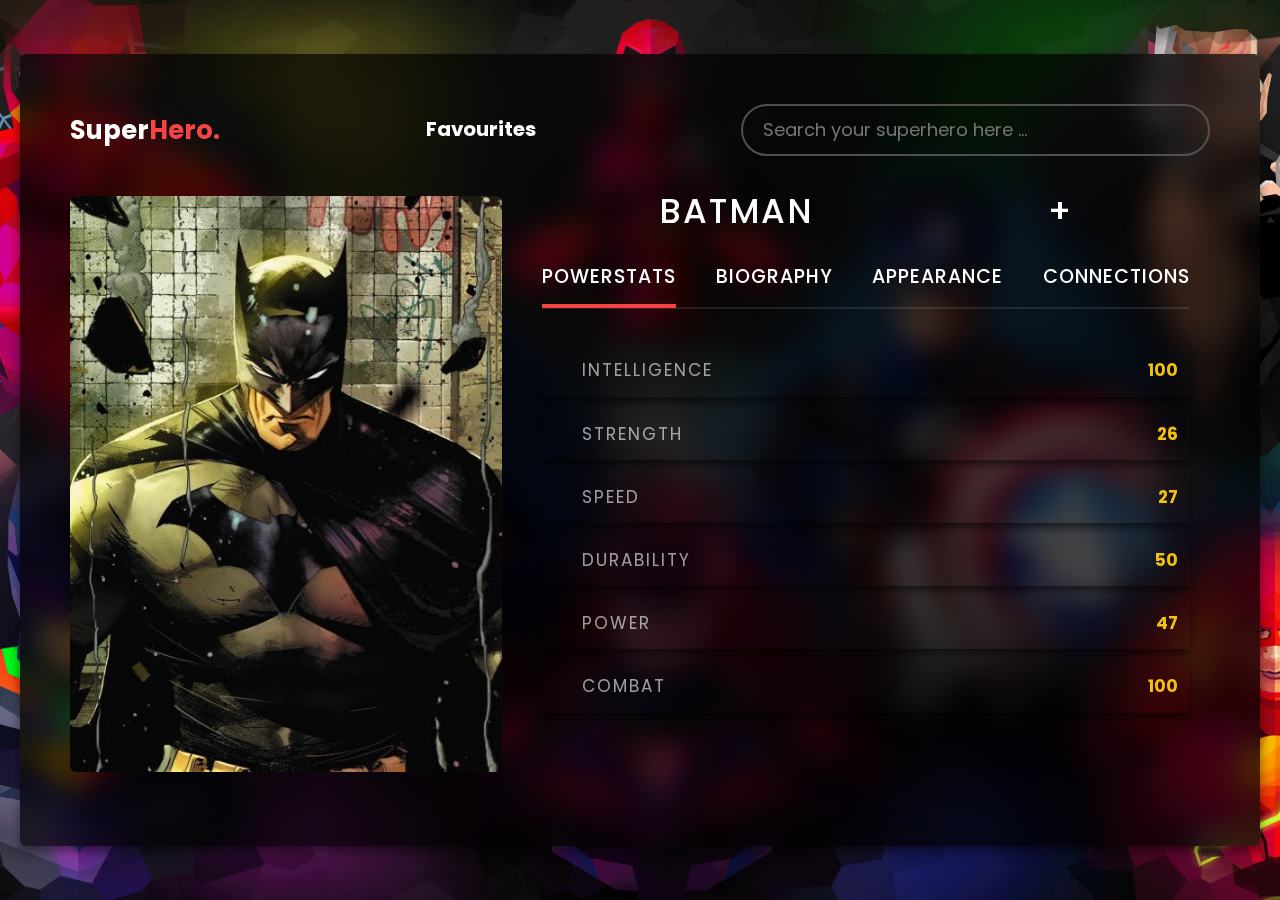
==== index.html @ 9cbe166c "Added all files 1st commit" ====
<!DOCTYPE html>
<html lang="en">
<head>
    <meta charset="UTF-8">
    <meta http-equiv="X-UA-Compatible" content="IE=edge">
    <meta name="viewport" content="width=device-width, initial-scale=1.0">
    <title>Find Your SuperHero</title>
    <link rel = "stylesheet" href = "main.css">
    <link rel="stylesheet" href="https://cdnjs.cloudflare.com/ajax/libs/font-awesome/6.1.1/css/all.min.css" integrity="sha512-KfkfwYDsLkIlwQp6LFnl8zNdLGxu9YAA1QvwINks4PhcElQSvqcyVLLD9aMhXd13uQjoXtEKNosOWaZqXgel0g==" crossorigin="anonymous" referrerpolicy="no-referrer" />
</head>
<body>
    
    <div class = "main-wrapper">
        <div class = "app">
            <!-- app header -->
            <div class = "app-header">
                <h2 class = "app-header-title">Super<span>Hero.</span></h2>
                <h3 ><span><a class="favourite" href="navbar.html" > Favourites </a></span></h3>
                <form class = "app-header-search">
                    <input type = "text" class = "form-control" placeholder="Search your superhero here ..." name = "search">
                    <button type = "submit" class = "search-btn">
                        <i class = "fas fa-search"></i>
                    </button>
                    <div class = "search-list" id = "search-list">
                        <!-- <div class = "search-list-item">
                            <img src = "images/thumbnail-batman.jpg" alt = "">
                            <p>Batman</p>
                        </div> -->
                    </div>
                </form>
            </div>
            <!-- end of app header -->

            <div class = "app-body">
                <div class = "app-body-content">
                    <!-- app body thumbnail -->
                    <div class = "app-body-content-thumbnail">
                        <img src = "images/thumbnail-batman.jpg">
                    </div>
                    <!-- end of app body thumbnail -->
                    
                    <div class = "app-body-content-list">
                        <div class = "name">
                            <span>Batman</span><span style="cursor:pointer;">&#43;</span>  </div>
                        

                        <!-- tabs head -->
                        <div class = "app-body-tabs-head">
                            <button type = "button" class = "tab-head-single" data-id = "1">
                                <span>powerstats</span>
                            </button>
                            <button type = "button" class = "tab-head-single" data-id = "2">
                                <span>biography</span>
                            </button>
                            <button type = "button" class = "tab-head-single" data-id = "3">
                                <span>appearance</span>
                            </button>
                            <button type = "button" class = "tab-head-single" data-id = "4">
                                <span>connections</span>
                            </button>
                        </div>
                        <!-- end of tabs head -->

                        <!-- tabs body -->
                        <div class = "app-body-tabs-body">
                            <!-- powerstats tab -->
                            <ul class = "tab-body-single powerstats">
                                <li>
                                    <div>
                                        <i class = "fa-solid fa-shield-halved"></i>
                                        <span>intelligence</span>
                                    </div>
                                    <span>100</span>
                                </li>
                                <li>
                                    <div>
                                        <i class = "fa-solid fa-shield-halved"></i>
                                        <span>strength</span>
                                    </div>
                                    <span>26</span>
                                </li>
                                <li>
                                    <div>
                                        <i class = "fa-solid fa-shield-halved"></i>
                                        <span>speed</span>
                                    </div>
                                    <span>27</span>
                                </li>
                                <li>
                                    <div>
                                        <i class = "fa-solid fa-shield-halved"></i>
                                        <span>durability</span>
                                    </div>
                                    <span>50</span>
                                </li>
                                <li>
                                    <div>
                                        <i class = "fa-solid fa-shield-halved"></i>
                                        <span>power</span>
                                    </div>
                                    <span>47</span>
                                </li>
                                <li>
                                    <div>
                                        <i class = "fa-solid fa-shield-halved"></i>
                                        <span>combat</span>
                                    </div>
                                    <span>100</span>
                                </li>
                            </ul>
                            <!-- end of powerstats tab -->

                            <!-- biography tab -->
                            <ul class = "tab-body-single biography">
                                <li>
                                    <span>full name</span>
                                    <span>terry mcginnis</span>
                                </li>
                                <li>
                                    <span>alert-egos</span>
                                    <span>no alter egos found.</span>
                                </li>
                                <li>
                                    <span>aliases</span>
                                    <span>Batman II, The Tomorrow Knight, Batman Beyond</span>
                                </li>
                                <li>
                                    <span>place-of-birth</span>
                                    <span>Gothan City, 25th Century</span>
                                </li>
                                <li>
                                    <span>first-apperance</span>
                                    <span>Batman Beyond #1</span>
                                </li>
                                <li>
                                    <span>publisher</span>
                                    <span>DC Comics</span>
                                </li>
                            </ul>
                            <!-- end of biography tab -->

                            <!-- appearance -->
                            <ul class = "tab-body-single appearance">
                                <li>
                                    <span>
                                        <i class = "fas fa-star"></i> gender
                                    </span>
                                    <span>Male</span>
                                </li>
                                <li>
                                    <span>
                                        <i class = "fas fa-star"></i> race
                                    </span>
                                    <span>human</span>
                                </li>
                                <li>
                                    <span>
                                        <i class = "fas fa-star"></i> height
                                    </span>
                                    <span>5' 10''</span>
                                </li>
                                <li>
                                    <span>
                                        <i class = "fas fa-star"></i> weight
                                    </span>
                                    <span>170 lb</span>
                                </li>
                                <li>
                                    <span>
                                        <i class = "fas fa-star"></i> eye-color
                                    </span>
                                    <span>blue</span>
                                </li>
                                <li>
                                    <span>
                                        <i class = "fas fa-star"></i> hair-color
                                    </span>
                                    <span>black</span>
                                </li>
                            </ul>
                            <!-- end of appearance -->

                            <!-- connections -->
                            <ul class = "tab-body-single connections">
                                <li>
                                    <span>group--affiliation</span>
                                    <span>Batman Family, Justice League Unlimited</span>
                                </li>
                                <li>
                                    <span>relatives</span>
                                    <span>Bruce Wayne (biological father), Warren McGinnis (father, deceased), Mary McGinnis (mother), Matt McGinnis (brother)</span>
                                </li>
                            </ul>
                            <!-- end of connections -->
                        </div>
                        <!-- end of tabs body -->
                    </div>
                </div>
            </div>
        </div>
    </div>
    

    <script src = "app.js"></script>
</body>
</html>
---- main.css ----
@import url('https://fonts.googleapis.com/css2?family=Poppins:ital,wght@0,200;0,300;0,400;0,500;0,600;0,700;0,800;0,900;1,200;1,400;1,500;1,600;1,700;1,800&display=swap');

:root{
    --poppins-font: 'Poppins', sans-serif;
    --dark-color: #0a0a0a;
    --red-color: #f64445;
    --light-color: #fff;
    --grey-color: #505050;
    --yellow-color: #f2c10e;
}
*{
    padding: 0;
    margin: 0;
    -webkit-box-sizing: border-box;
            box-sizing: border-box;
}
html{
    font-size: 10px;
}
body{
    font-size: 1.7rem;
    min-height: 100vh;
    background: var(--red-color);
    background: -o-linear-gradient(281deg, #f64445 0%, #611cac 100%);
    background: linear-gradient(169deg, #f64445 0%, #611cac 100%);
    background: url(/images/mainbackground.png);
    background-position: center;
    background-size: cover;
    line-height: 1.6;
    font-family: var(--poppins-font);
    display: -webkit-box;
    display: -ms-flexbox;
    display: flex;
    -webkit-box-align: center;
        -ms-flex-align: center;
            align-items: center;
    -webkit-box-pack: stretch;
        -ms-flex-pack: stretch;
            justify-content: stretch;
}
button, input{
    font-family: inherit;
    font-size: 1.8rem;
    outline: 0;
    border: none;
    background-color: transparent;
}
li{
    list-style-type: none;
}
img{
    width: 100%;
    display: block;
}
.main-wrapper{
    max-width: 1280px;
    width: 100%;
    margin: 0 auto;
}
.app{
    background-color: rgba(0, 0, 0, 0.698);
    backdrop-filter: blur(15px);
    margin: 2rem;
    padding: 5rem;
    border-radius: 6px;
    color: #fff;
    -webkit-box-shadow: 0px 5px 11px 0px rgba(0, 0, 0, 0.5);
            box-shadow: 0px 5px 11px 0px rgba(0, 0, 0, 0.5);
}
.app-header{
    display: -webkit-box;
    display: -ms-flexbox;
    display: flex;
    -webkit-box-align: center;
        -ms-flex-align: center;
            align-items: center;
    -webkit-box-pack: justify;
        -ms-flex-pack: justify;
            justify-content: space-between;
}
.app-header-title span{
    color: var(--red-color);
}

h3 a{
    color: #fff;
    text-decoration: none;
    
}
.app-header-search{
    border: 2px solid var(--grey-color);
    border-radius: 3rem;
    padding: 1rem 2rem;
    position: relative;
}
.app-header-search .form-control{
    min-width: 420px;
    color: #fff;
}
.app-header-search .search-btn{
    color: var(--grey-color);
    font-size: 2.3rem;
    cursor: pointer;
}

/* search list */
.search-list{
    z-index: 10;
    position: absolute;
    top: calc(100% + 1rem);
    left: 0;
    background-color: var(--light-color);
    width: 100%;
    max-height: 400px;
    overflow-y: scroll;
}
.search-list::-webkit-scrollbar{
    width: 7px;
}
.search-list::-webkit-scrollbar-track{
    -webkit-box-shadow: inset 0 0 6px rgba(0, 0, 0, 0.3);
            box-shadow: inset 0 0 6px rgba(0, 0, 0, 0.3);
}
.search-list::-webkit-scrollbar-thumb{
    background-color: var(--red-color);
    border-radius: 5px;
}
.search-list-item{
    display: -webkit-box;
    display: -ms-flexbox;
    display: flex;
    -webkit-box-align: center;
        -ms-flex-align: center;
            align-items: center;
    background-color: var(--dark-color);
    padding: 0.4rem 0;
}
.search-list-item img{
    width: 50px;
    margin-right: 2rem;
}
.search-list-item p{
    font-weight: 700;
    cursor: pointer;
}

/* app body */
.app-body{
    margin-top: 4rem;
    height: 600px;
    overflow-y: scroll;
}
.app-body::-webkit-scrollbar{
    width: 7px;
}
.app-body::-webkit-scrollbar-track{
    -webkit-box-shadow: inset 0 0 6px rgba(0, 0, 0, 0.3);
            box-shadow: inset 0 0 6px rgba(0, 0, 0, 0.3);
}
.app-body::-webkit-scrollbar-thumb{
    background-color: var(--red-color);
    border-radius: 5px;
}

/* app body tabs heads */
.app-body-tabs-head{
    display: -webkit-box;
    display: -ms-flexbox;
    display: flex;
    -webkit-box-align: center;
        -ms-flex-align: center;
            align-items: center;
    -webkit-box-pack: justify;
        -ms-flex-pack: justify;
            justify-content: space-between;
    border-bottom: 2px solid rgba(255, 255, 255, 0.1);
    border-radius: 2px;
    padding-bottom: 1.6rem;
    margin: 2.4rem 0;
}
.tab-head-single{
    text-transform: uppercase;
    letter-spacing: 1px;
    position: relative;
    font-weight: 500;
    font-size: 1.9rem;
    color: #fff;
    cursor: pointer;
    -webkit-transition: all 300ms ease-in-out;
    -o-transition: all 300ms ease-in-out;
    transition: all 300ms ease-in-out;
}
.tab-head-single:hover{
    opacity: 0.9;
}
.tab-head-single.active-tab::after{
    content: "";
    position: absolute;
    left: 0;
    bottom: -1.7rem;
    width: 100%;
    height: 4px;
    background-color: var(--red-color);
}

/* app body content */
.app-body-content{
    display: grid;
    grid-template-columns: 2fr 3fr;
    -webkit-column-gap: 4rem;
       -moz-column-gap: 4rem;
            column-gap: 4rem;
    margin-right: 2rem;
}
.app-body-content-thumbnail{
    width: 100%;
    border-radius: 6px;
    overflow: hidden;
}
.app-body-content-list .name{
    text-transform: uppercase;
    letter-spacing: 2px;
    font-size: 3.4rem;
    font-weight: 500;
    margin-top: -1.2rem;
    display: flex;
    justify-content: space-around;
}
.app-body-tabs-body{
    margin-top: 3.6rem;
}

/* powerstats */
.powerstats{
    display: none;
}
.powerstats li{
    display: -webkit-box;
    display: -ms-flexbox;
    display: flex;
    -webkit-box-pack: justify;
        -ms-flex-pack: justify;
            justify-content: space-between;
    margin: 1.2rem auto;
    padding: 1.2rem;
    -webkit-box-shadow: 0 5px 7px 0 rgba(0, 0, 0, 0.5);
            box-shadow: 0 5px 7px 0 rgba(0, 0, 0, 0.5);
}
.powerstats li div i{
    color: var(--red-color);
}
.powerstats li div span{
    text-transform: uppercase;
    letter-spacing: 2px;
    border-radius: 7px;
    padding: 0 1.2rem;
    margin: 0 1.6rem;
    opacity: 0.6;
    font-size: 1.7rem;
}
.powerstats li > span{
    color: var(--yellow-color);
    font-weight: 700;
}
/* biography */
.biography{
    display: none;
}
.biography li{
    margin: 3.4rem 0;
}
.biography li span{
    text-transform: capitalize;
    font-weight: 600;
    font-size: 1.9rem;
}
.biography li span:first-child{
    font-weight: 600;
    color: var(--grey-color);
    margin-right: 1rem;
}
.biography li span:last-child{
    font-weight: 300;
}

/* appearance */
.appearance{
    display: none;
}
.appearance li{
    margin: 3.2rem 0;
    display: -webkit-box;
    display: -ms-flexbox;
    display: flex;
    -webkit-box-align: center;
        -ms-flex-align: center;
            align-items: center;
    -webkit-box-pack: justify;
        -ms-flex-pack: justify;
            justify-content: space-between;
}
.appearance li span:first-child i{
    color: var(--yellow-color);
    margin-right: 1.4rem;
}
.appearance li span:first-child{
    text-transform: capitalize;
    font-weight: 600;
    text-transform: uppercase;
    letter-spacing: 2px;
    margin-right: 4rem;
}
.appearance li span:last-child{
    font-weight: 600;
    text-transform: capitalize;
    background-color: var(--red-color);
    border-radius: 2rem;
    padding: 0 1rem;
    text-align: right;
}

/* connections */
.connections{
    display: none;
}
.connections li span:first-child{
    display: block;
    text-transform: uppercase;
    font-weight: 600;
    color: var(--grey-color);
    margin: 1.6rem 0 1.6rem 4rem;
    position: relative;
    font-weight: 700;
    font-size: 2rem;
    letter-spacing: 2px;
    margin-top: 3.6rem;
}
.connections li span:first-child::before{
    content: "";
    position: absolute;
    top: 50%;
    -webkit-transform: translateY(-50%);
        -ms-transform: translateY(-50%);
            transform: translateY(-50%);
    left: -40px;
    height: 3px;
    width: 30px;
    background-color: var(--yellow-color);
}
.connections li span:last-child{
    letter-spacing: 1px;
    line-height: 1.9;
}

@media screen and (max-width: 1200px){
    .app-body-content{
        grid-template-columns: 1fr 3fr;
        -webkit-box-align: center;
            -ms-flex-align: center;
                align-items: center;
    }
    .tab-head-single{
        margin: 1.5rem 0;
    }
}

@media screen and (max-width: 1000px){
    .app-body-content-list .name{
        text-align: center;
        margin-top: 1.8rem;
    }
    .app-body-content{
        grid-template-columns: 1fr;
        row-gap: 4rem;
        max-width: 680px;
        margin-right: auto;
        margin-left: auto;
    }
    .app-body-content-thumbnail{
        max-width: 400px;
        margin: 0 auto;
    }
}

@media screen and (max-width: 992px){
    .app-header{
        -webkit-box-orient: vertical;
        -webkit-box-direction: normal;
            -ms-flex-direction: column;
                flex-direction: column;
    }
    .app-header-search{
        margin-top: 2.8rem;
    }
}

@media screen and (max-width: 768px){
    .app-body-tabs-head{
        -webkit-box-orient: vertical;
        -webkit-box-direction: normal;
            -ms-flex-direction: column;
                flex-direction: column;
    }
    .app-header-search{
        display: -webkit-box;
        display: -ms-flexbox;
        display: flex;
    }
    .app-header-search .form-control{
        min-width: auto;
        color: #fff;
    }
    .app-header-search .search-btn{
        padding-left: 2rem;
    }
    .app-body-tabs-body{
        margin-right: 3rem;
    }
}

/* show-tab */
.show-tab{
    display: block;
}

@media screen and (max-width: 768px){
    body{
        background-color: black;
    }
    .app{
        /* max-width: 100vw; */
        height: 100vh;
        width: 100vw;
        margin: 0 auto;
        border-radius: 0px;
    }

    h3{
        margin-top: 15px;
    }

    .app-header-search{
        width: 80vw;
        border: 1px solid var(--grey-color);
        border-radius: 3rem;
        padding: 0.9rem 2rem;
        position: relative;
    }


    .app-header-search .form-control{
        min-width: 60vw;
        color: #fff;
        font-size: 1.4rem;
    }


    .app-header-search .search-btn{
        color: var(--grey-color);
        font-size: 1.8rem;
        cursor: pointer;
    }


}
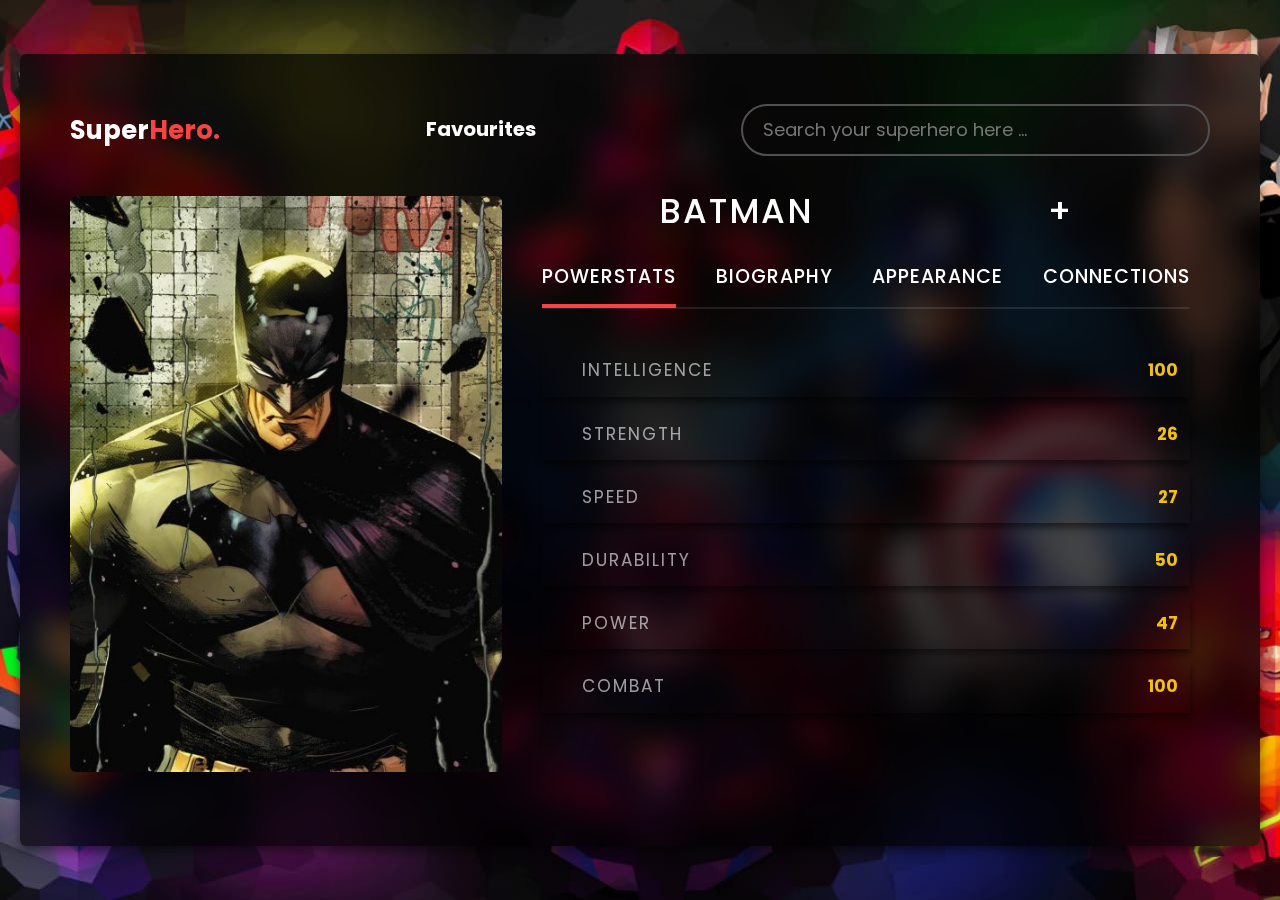
==== commit 26b16330: "added files newly" ====
--- a/index.html
+++ b/index.html
@@ -15,13 +15,14 @@
             <!-- app header -->
             <div class = "app-header">
                 <h2 class = "app-header-title">Super<span>Hero.</span></h2>
-                <h3 ><span><a class="favourite" href="navbar.html" > Favourites </a></span></h3>
+                <h3 ><span><a class="favourite" href="favourite.html" > Favourites </a></span></h3>
                 <form class = "app-header-search">
                     <input type = "text" class = "form-control" placeholder="Search your superhero here ..." name = "search">
                     <button type = "submit" class = "search-btn">
                         <i class = "fas fa-search"></i>
                     </button>
                     <div class = "search-list" id = "search-list">
+
                         <!-- <div class = "search-list-item">
                             <img src = "images/thumbnail-batman.jpg" alt = "">
                             <p>Batman</p>
--- a/main.css
+++ b/main.css
@@ -23,7 +23,7 @@
     background: var(--red-color);
     background: -o-linear-gradient(281deg, #f64445 0%, #611cac 100%);
     background: linear-gradient(169deg, #f64445 0%, #611cac 100%);
-    background: url(/images/mainbackground.png);
+    background: url(/images/mainbg.jpeg);
     background-position: center;
     background-size: cover;
     line-height: 1.6;
@@ -143,6 +143,8 @@
     font-weight: 700;
     cursor: pointer;
 }
+
+
 
 /* app body */
 .app-body{
